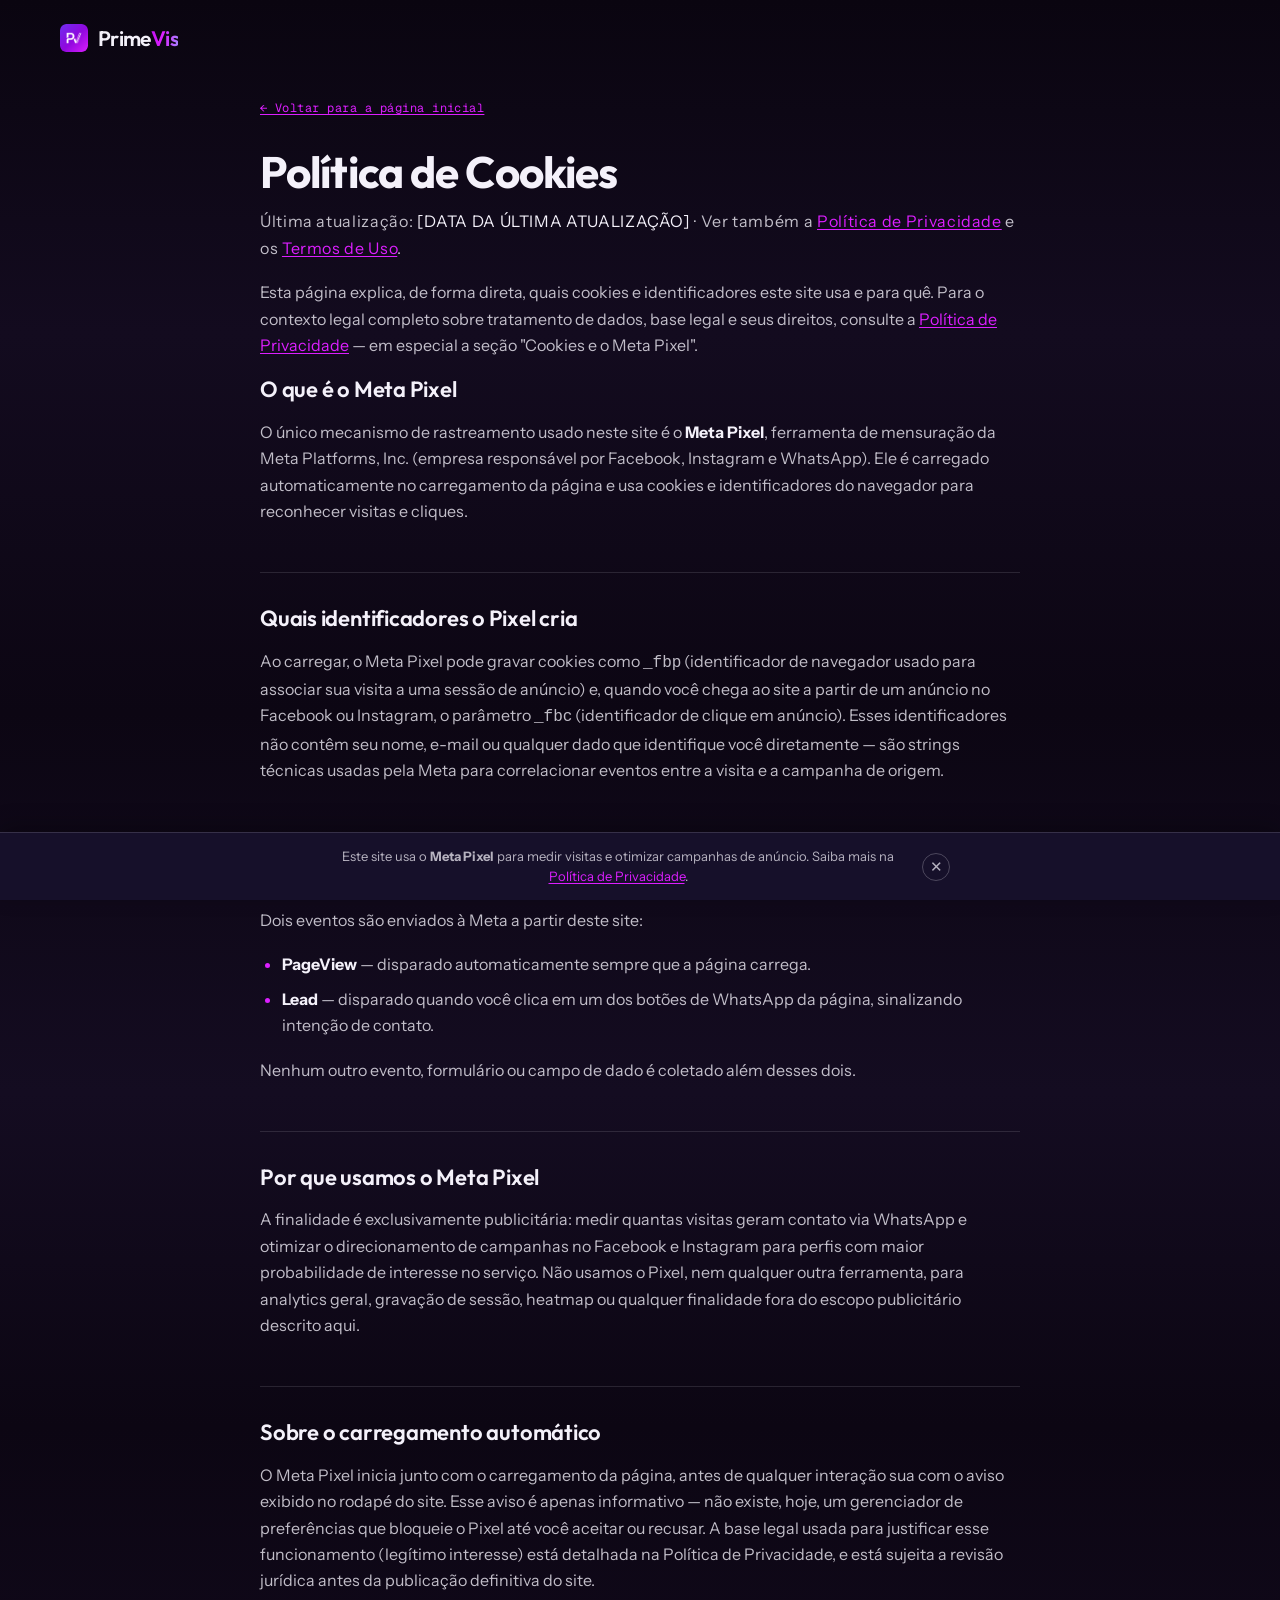
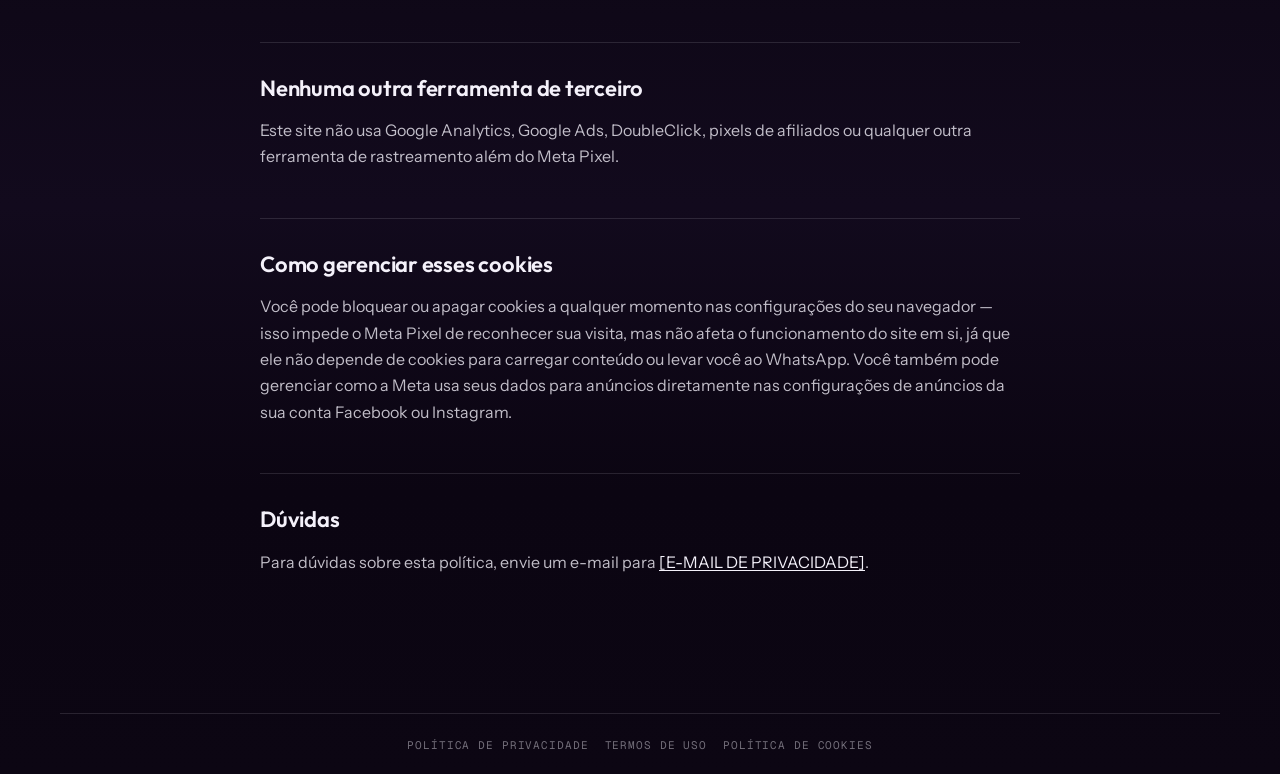
==== politica-de-cookies.html @ c8882f5a "Add privacy notice banner, cookie/privacy/terms pages Adds three static legal pages (Política de Pri" ====
<!DOCTYPE html>
<html lang="pt-BR">
<head>
<meta charset="utf-8">
<meta name="viewport" content="width=device-width, initial-scale=1">
<title>Política de Cookies | PrimeVis</title>
<meta name="description" content="Quais cookies e identificadores o Meta Pixel cria neste site, e para quê.">
<meta name="robots" content="noindex, nofollow">

<link rel="stylesheet" href="assets/css/tokens/fonts.css">
<link rel="stylesheet" href="assets/css/tokens/colors.css">
<link rel="stylesheet" href="assets/css/tokens/typography.css">
<link rel="stylesheet" href="assets/css/tokens/spacing.css">
<link rel="stylesheet" href="assets/css/tokens/shape.css">
<link rel="stylesheet" href="assets/css/tokens/motion.css">
<link rel="stylesheet" href="assets/css/styles.css">
<link rel="stylesheet" href="assets/css/legal.css">

<style>
body{margin:0;background:#0C0613}
a{color:#DC1FFF;text-decoration:none}
a:hover{color:#F4F1FA}
.pv-header-inner{flex-wrap:wrap;row-gap:12px}
</style>

<!-- Meta Pixel Code -->
<script>
!function(f,b,e,v,n,t,s)
{if(f.fbq)return;n=f.fbq=function(){n.callMethod?
n.callMethod.apply(n,arguments):n.queue.push(arguments)};
if(!f._fbq)f._fbq=n;n.push=n;n.loaded=!0;n.version='2.0';
n.queue=[];t=b.createElement(e);t.async=!0;
t.src=v;s=b.getElementsByTagName(e)[0];
s.parentNode.insertBefore(t,s)}(window, document,'script',
'https://connect.facebook.net/en_US/fbevents.js');
fbq('init', '692402367298918');
fbq('track', 'PageView');
</script>
<noscript><img height="1" width="1" style="display:none"
src="https://www.facebook.com/tr?id=692402367298918&ev=PageView&noscript=1"
/></noscript>
<!-- End Meta Pixel Code -->
</head>
<body>
<div style="font-family:'Instrument Sans',system-ui,sans-serif;background:#0C0613;background-image:linear-gradient(180deg,#0A0510 0%,#130B1F 14%,#0C0613 30%,#140C21 46%,#0C0613 60%,#120A1D 76%,#0B0512 88%,#0C0613 100%);color:#F4F1FA;overflow-x:hidden;min-height:100vh;display:flex;flex-direction:column">

<header style="padding:24px">
<div class="pv-header-inner" style="max-width:1160px;margin:0 auto;display:flex;align-items:center;justify-content:space-between;gap:40px">
<a href="index.html" style="display:inline-flex;align-items:center;gap:10px"><img src="assets/img/logo-primevis.png" alt="PrimeVis" width="28" height="28" style="display:block;width:28px;height:28px;border-radius:22%"><span style="font-family:'Outfit',system-ui,sans-serif;font-weight:600;font-size:21px;letter-spacing:-.03em;color:#F4F1FA">Prime<span style="background-image:linear-gradient(96deg,#C112F0 0%,#DC1FFF 44%,#A683FF 100%);-webkit-background-clip:text;background-clip:text;-webkit-text-fill-color:transparent;color:#DC1FFF">Vis</span></span></a>
</div>
</header>

<main style="flex:1 0 auto;padding:24px 24px 96px">
<div class="pv-legal" style="max-width:760px;margin:0 auto">
<nav class="pv-legal-nav"><a href="index.html">← Voltar para a página inicial</a></nav>

<h1>Política de Cookies</h1>
<p class="pv-legal-meta">Última atualização: <span data-legal="ultimaAtualizacao">[DATA DA ÚLTIMA ATUALIZAÇÃO]</span> · Ver também a <a href="politica-de-privacidade.html">Política de Privacidade</a> e os <a href="termos-de-uso.html">Termos de Uso</a>.</p>

<p>Esta página explica, de forma direta, quais cookies e identificadores este site usa e para quê. Para o contexto legal completo sobre tratamento de dados, base legal e seus direitos, consulte a <a href="politica-de-privacidade.html">Política de Privacidade</a> — em especial a seção "Cookies e o Meta Pixel".</p>

<h2>O que é o Meta Pixel</h2>
<p>O único mecanismo de rastreamento usado neste site é o <strong>Meta Pixel</strong>, ferramenta de mensuração da Meta Platforms, Inc. (empresa responsável por Facebook, Instagram e WhatsApp). Ele é carregado automaticamente no carregamento da página e usa cookies e identificadores do navegador para reconhecer visitas e cliques.</p>

<h2>Quais identificadores o Pixel cria</h2>
<p>Ao carregar, o Meta Pixel pode gravar cookies como <code>_fbp</code> (identificador de navegador usado para associar sua visita a uma sessão de anúncio) e, quando você chega ao site a partir de um anúncio no Facebook ou Instagram, o parâmetro <code>_fbc</code> (identificador de clique em anúncio). Esses identificadores não contêm seu nome, e-mail ou qualquer dado que identifique você diretamente — são strings técnicas usadas pela Meta para correlacionar eventos entre a visita e a campanha de origem.</p>

<h2>Quais eventos são registrados</h2>
<p>Dois eventos são enviados à Meta a partir deste site:</p>
<ul>
<li><strong>PageView</strong> — disparado automaticamente sempre que a página carrega.</li>
<li><strong>Lead</strong> — disparado quando você clica em um dos botões de WhatsApp da página, sinalizando intenção de contato.</li>
</ul>
<p>Nenhum outro evento, formulário ou campo de dado é coletado além desses dois.</p>

<h2>Por que usamos o Meta Pixel</h2>
<p>A finalidade é exclusivamente publicitária: medir quantas visitas geram contato via WhatsApp e otimizar o direcionamento de campanhas no Facebook e Instagram para perfis com maior probabilidade de interesse no serviço. Não usamos o Pixel, nem qualquer outra ferramenta, para analytics geral, gravação de sessão, heatmap ou qualquer finalidade fora do escopo publicitário descrito aqui.</p>

<h2>Sobre o carregamento automático</h2>
<p>O Meta Pixel inicia junto com o carregamento da página, antes de qualquer interação sua com o aviso exibido no rodapé do site. Esse aviso é apenas informativo — não existe, hoje, um gerenciador de preferências que bloqueie o Pixel até você aceitar ou recusar. A base legal usada para justificar esse funcionamento (legítimo interesse) está detalhada na Política de Privacidade, e está sujeita a revisão jurídica antes da publicação definitiva do site.</p>

<h2>Nenhuma outra ferramenta de terceiro</h2>
<p>Este site não usa Google Analytics, Google Ads, DoubleClick, pixels de afiliados ou qualquer outra ferramenta de rastreamento além do Meta Pixel.</p>

<h2>Como gerenciar esses cookies</h2>
<p>Você pode bloquear ou apagar cookies a qualquer momento nas configurações do seu navegador — isso impede o Meta Pixel de reconhecer sua visita, mas não afeta o funcionamento do site em si, já que ele não depende de cookies para carregar conteúdo ou levar você ao WhatsApp. Você também pode gerenciar como a Meta usa seus dados para anúncios diretamente nas configurações de anúncios da sua conta Facebook ou Instagram.</p>

<h2>Dúvidas</h2>
<p>Para dúvidas sobre esta política, envie um e-mail para <a href="#" data-legal="emailPrivacidade">[E-MAIL DE PRIVACIDADE]</a>.</p>

</div>
</main>

<footer style="padding:24px">
<div style="max-width:1160px;margin:0 auto;display:flex;flex-wrap:wrap;align-items:center;justify-content:center;gap:16px;border-top:1px solid rgba(244,241,250,.12);padding-top:24px">
<a href="politica-de-privacidade.html" style="font-family:'Geist Mono',ui-monospace,monospace;font-size:11px;letter-spacing:.08em;color:rgba(244,241,250,.44)">POLÍTICA DE PRIVACIDADE</a>
<a href="termos-de-uso.html" style="font-family:'Geist Mono',ui-monospace,monospace;font-size:11px;letter-spacing:.08em;color:rgba(244,241,250,.44)">TERMOS DE USO</a>
<a href="politica-de-cookies.html" style="font-family:'Geist Mono',ui-monospace,monospace;font-size:11px;letter-spacing:.08em;color:rgba(244,241,250,.44)">POLÍTICA DE COOKIES</a>
</div>
</footer>

<div id="pv-banner" class="pv-banner">
<p>Este site usa o <strong>Meta Pixel</strong> para medir visitas e otimizar campanhas de anúncio. Saiba mais na <a href="politica-de-privacidade.html">Política de Privacidade</a>.</p>
<button type="button" class="pv-banner-close" id="pv-banner-close" aria-label="Fechar aviso">✕</button>
</div>

</div>

<script src="assets/js/legal-config.js"></script>
<script src="assets/js/legal-fill.js"></script>
<script>
(function () {
  var KEY = 'pv_privacy_banner_dismissed';
  var banner = document.getElementById('pv-banner');
  var closeBtn = document.getElementById('pv-banner-close');
  try {
    if (localStorage.getItem(KEY) === '1') banner.hidden = true;
  } catch (e) {}
  closeBtn.addEventListener('click', function () {
    banner.hidden = true;
    try { localStorage.setItem(KEY, '1'); } catch (e) {}
  });
})();
</script>
</body>
</html>
---- assets/css/tokens/fonts.css ----
/* PrimeVis — famílias tipográficas.
   Substituição sinalizada: sem arquivos de fonte fornecidos, as três famílias
   são carregadas do Google Fonts (Outfit, Instrument Sans, Geist Mono).
   Se você tiver os binários licenciados, troque estes @import por @font-face locais. */
@import url("https://fonts.googleapis.com/css2?family=Outfit:wght@400;500;600;700&family=Instrument+Sans:wght@400;500;600;700&family=Geist+Mono:wght@400;500&display=swap");
---- assets/css/tokens/colors.css ----
:root{
  /* Paleta fechada — nenhum outro hex é permitido */
  --pv-violeta-prime:#9109DF;
  --pv-magenta-sinal:#DC1FFF;
  --pv-indigo-base:#7130F0;      /* só dentro do gradiente */
  --pv-violeta-abissal:#0C0613;
  --pv-superficie-noturna:#16102A;
  --pv-nevoa:#F4F1FA;
  --pv-grafite-tinta:#140A22;

  /* Gradiente assinatura "Fluxo Prime" */
  --pv-fluxo-prime:linear-gradient(135deg,#7130F0,#9109DF,#DC1FFF); /* @kind other */
  --pv-fluxo-prime-vertical:linear-gradient(180deg,#7130F0,#9109DF,#DC1FFF); /* @kind other */

  /* Derivados por transparência (nunca novos hex) */
  --pv-violeta-12:rgba(145,9,223,.12);
  --pv-violeta-24:rgba(145,9,223,.24);
  --pv-magenta-12:rgba(220,31,255,.12);
  --pv-magenta-24:rgba(220,31,255,.24);
  --pv-tinta-08:rgba(20,10,34,.08);
  --pv-tinta-16:rgba(20,10,34,.16);
  --pv-tinta-64:rgba(20,10,34,.64);
  --pv-nevoa-08:rgba(244,241,250,.08);
  --pv-nevoa-16:rgba(244,241,250,.16);
  --pv-nevoa-64:rgba(244,241,250,.64);

  /* Semânticos — tema claro (padrão) */
  --surface-page:var(--pv-nevoa);
  --surface-card:#FFFFFF;
  --surface-sunken:rgba(20,10,34,.04);
  --surface-inverse:var(--pv-violeta-abissal);
  --border-hairline:var(--pv-tinta-08);
  --border-strong:var(--pv-tinta-16);
  --text-title:var(--pv-grafite-tinta);
  --text-body:var(--pv-tinta-64);
  --text-quiet:rgba(20,10,34,.48);
  --text-on-accent:#FFFFFF;
  --text-on-inverse:var(--pv-nevoa);
  --focus-ring:var(--pv-violeta-prime);

  /* Acento — REGRA: uma peça usa UM acento. Violeta é o default;
     data-accent="magenta" troca a peça inteira para Magenta Sinal. */
  --accent:var(--pv-violeta-prime);
  --accent-hover:#7A07BC;
  --accent-press:#63069A;
  --accent-wash:var(--pv-violeta-12);
  --accent-ring:var(--pv-violeta-24);
}
[data-accent="magenta"]{
  --accent:var(--pv-magenta-sinal);
  --accent-hover:#C41BE3;
  --accent-press:#A716C2;
  --accent-wash:var(--pv-magenta-12);
  --accent-ring:var(--pv-magenta-24);
  --focus-ring:var(--pv-magenta-sinal);
}
[data-theme="dark"]{
  --surface-page:var(--pv-violeta-abissal);
  --surface-card:var(--pv-superficie-noturna);
  --surface-sunken:rgba(244,241,250,.04);
  --surface-inverse:var(--pv-nevoa);
  --border-hairline:var(--pv-nevoa-08);
  --border-strong:var(--pv-nevoa-16);
  --text-title:var(--pv-nevoa);
  --text-body:var(--pv-nevoa-64);
  --text-quiet:rgba(244,241,250,.48);
  --text-on-inverse:var(--pv-grafite-tinta);
}
---- assets/css/tokens/typography.css ----
:root{
  --font-display:"Outfit",system-ui,sans-serif;   /* títulos, logotipo, números grandes */
  --font-body:"Instrument Sans",system-ui,sans-serif; /* corpo, UI, legendas */
  --font-mono:"Geist Mono",ui-monospace,monospace;    /* specs, métricas, nº de seção */

  --w-regular:400; /* @kind font */
  --w-medium:500;  /* @kind font */
  --w-semibold:600;/* @kind font */
  --w-bold:700;    /* @kind font */

  /* Escala display (Outfit 600/700, tracking negativo) */
  --t-display-1:clamp(48px,6.4vw,88px); /* @kind font */
  --t-display-2:clamp(38px,4.6vw,64px); /* @kind font */
  --t-h1:44px; /* @kind font */
  --t-h2:34px; /* @kind font */
  --t-h3:26px; /* @kind font */
  --t-h4:20px; /* @kind font */
  --t-body-lg:19px; /* @kind font */
  --t-body:17px;    /* @kind font */
  --t-body-sm:15px; /* @kind font */
  --t-caption:13px; /* @kind font */
  --t-mono:13px;    /* @kind font */
  --t-mono-sm:11px; /* @kind font */

  --lh-display:1.02; /* @kind font */
  --lh-title:1.12;   /* @kind font */
  --lh-body:1.55;    /* @kind font */
  --lh-tight:1.3;    /* @kind font */
  --ls-display:-.03em; /* @kind font */
  --ls-title:-.02em;   /* @kind font */
  --ls-body:0em;       /* @kind font */
  --ls-mono:.08em;     /* @kind font */
}
---- assets/css/tokens/spacing.css ----
:root{
  /* Passo de 4 com dois saltos editoriais (56, 96) */
  --s-1:4px; --s-2:8px; --s-3:12px; --s-4:16px; --s-5:24px;
  --s-6:32px; --s-7:40px; --s-8:56px; --s-9:72px; --s-10:96px; --s-11:128px;
  --gutter:24px; /* @kind spacing */
  --page-max:1160px; /* @kind spacing */
  --measure:64ch; /* @kind spacing */          /* largura máxima de corpo de texto */
  --section-y:var(--s-10); /* @kind spacing */ /* respiro vertical entre seções de peça */
}
---- assets/css/tokens/shape.css ----
:root{
  --r-xs:6px; --r-sm:10px; --r-md:14px; --r-lg:20px; --r-xl:28px; --r-pill:999px;
  --r-squircle:22%; /* @kind radius */  /* raio do monograma PV — proporção 1:1 */

  /* Elevação discreta: sem sombra pesada, sem 3D, sem chrome */
  --e-0:none; /* @kind shadow */
  --e-1:0 1px 2px rgba(20,10,34,.06);
  --e-2:0 6px 20px rgba(20,10,34,.08);
  --e-accent:0 8px 28px rgba(145,9,223,.18);
  --border-w:1px; /* @kind spacing */
  --hairline:var(--border-w) solid var(--border-hairline); /* @kind other */
}
---- assets/css/tokens/motion.css ----
:root{
  --dur-1:.12s /* @kind other */;
  --dur-2:.2s /* @kind other */;
  --dur-3:.32s /* @kind other */;
  --dur-4:.56s /* @kind other */;
  --dur-slow:1.2s /* @kind other */;
  --ease-out:cubic-bezier(.22,.61,.36,1) /* @kind other */; /* padrão: entradas e hovers */
  --ease-inout:cubic-bezier(.4,0,.2,1) /* @kind other */; /* movimento contínuo */
  --ease-decide:cubic-bezier(.16,.84,.24,1) /* @kind other */; /* ponto de decisão */
  --lift:translateY(-2px); /* @kind other */
  --press:scale(.98);      /* @kind other */
}
@keyframes pv-rise{from{opacity:0;transform:translateY(12px)}to{opacity:1;transform:none}}
@keyframes pv-sweep{from{background-position:0% 50%}to{background-position:100% 50%}}
@keyframes pv-pulse-ring{0%{box-shadow:0 0 0 0 var(--accent-ring)}70%{box-shadow:0 0 0 14px rgba(0,0,0,0)}100%{box-shadow:0 0 0 0 rgba(0,0,0,0)}}
@keyframes pv-trace{from{stroke-dashoffset:1}to{stroke-dashoffset:0}}
@media (prefers-reduced-motion:reduce){:root{
  --dur-1:0s /* @kind other */;
  --dur-2:0s /* @kind other */;
  --dur-3:0s /* @kind other */;
  --dur-4:0s /* @kind other */;
  --dur-slow:0s /* @kind other */;
}}
---- assets/css/styles.css ----
@import url("tokens/fonts.css");
@import url("tokens/colors.css");
@import url("tokens/typography.css");
@import url("tokens/spacing.css");
@import url("tokens/shape.css");
@import url("tokens/motion.css");
---- assets/css/legal.css ----
/* Banner informativo de privacidade — fixo na base da tela, só aviso,
   não controla nenhum script. O Meta Pixel já roda independente disso. */
.pv-banner{
  position:fixed;left:0;right:0;bottom:0;z-index:60;
  display:flex;align-items:center;justify-content:center;gap:16px;flex-wrap:wrap;
  padding:14px 20px;
  background:#16102A;border-top:1px solid rgba(244,241,250,.14);
  box-shadow:0 -6px 20px rgba(0,0,0,.28);
}
.pv-banner p{
  margin:0;font-family:'Instrument Sans',system-ui,sans-serif;
  font-size:13px;line-height:1.5;color:rgba(244,241,250,.72);
  max-width:64ch;text-align:center;
}
.pv-banner a{color:#DC1FFF;text-decoration:underline;text-underline-offset:2px}
.pv-banner a:hover{color:#F4F1FA}
.pv-banner-close{
  flex:0 0 auto;width:28px;height:28px;display:inline-flex;align-items:center;justify-content:center;
  background:transparent;border:1px solid rgba(244,241,250,.24);border-radius:999px;
  color:rgba(244,241,250,.72);font-size:15px;line-height:1;cursor:pointer;
}
.pv-banner-close:hover{color:#F4F1FA;border-color:rgba(244,241,250,.44)}
.pv-banner[hidden]{display:none}
@media (max-width:600px){
  .pv-banner{padding:12px 16px}
  .pv-banner p{font-size:12px;text-align:left}
}

/* Tipografia das páginas legais (Privacidade, Cookies, Termos). */
.pv-legal-nav{
  display:block;margin:0 0 32px;
  font-family:'Geist Mono',ui-monospace,monospace;font-size:12px;letter-spacing:.04em;
  color:rgba(244,241,250,.64);
}
.pv-legal-nav a{color:rgba(244,241,250,.64)}
.pv-legal-nav a:hover{color:#DC1FFF}

.pv-legal h1{
  font-family:'Outfit',system-ui,sans-serif;font-weight:700;
  font-size:clamp(30px,4vw,44px);line-height:1.1;letter-spacing:-.02em;
  color:#F4F1FA;margin:0 0 12px;text-wrap:balance;
}
.pv-legal-meta{
  font-family:'Geist Mono',ui-monospace,monospace;font-size:12px;letter-spacing:.04em;
  color:rgba(244,241,250,.44);margin:0 0 48px;
}
.pv-legal-meta a{color:rgba(244,241,250,.44);text-decoration:underline}

.pv-legal p{
  font-family:'Instrument Sans',system-ui,sans-serif;font-size:16px;line-height:1.65;
  color:rgba(244,241,250,.78);margin:0 0 18px;max-width:72ch;
}
.pv-legal h2{
  font-family:'Outfit',system-ui,sans-serif;font-weight:600;font-size:22px;line-height:1.2;
  letter-spacing:-.01em;color:#F4F1FA;
  margin:48px 0 16px;padding-top:32px;border-top:1px solid rgba(244,241,250,.12);
}
.pv-legal h2:first-of-type{margin-top:0;padding-top:0;border-top:0}
.pv-legal h3{
  font-family:'Outfit',system-ui,sans-serif;font-weight:600;font-size:17px;
  color:#F4F1FA;margin:24px 0 10px;
}
.pv-legal ul,.pv-legal ol{
  margin:0 0 18px;padding-left:22px;max-width:72ch;
  font-family:'Instrument Sans',system-ui,sans-serif;font-size:16px;line-height:1.65;
  color:rgba(244,241,250,.78);
}
.pv-legal li{margin:0 0 8px}
.pv-legal li::marker{color:#DC1FFF}
.pv-legal strong{color:#F4F1FA;font-weight:700}
.pv-legal a{color:#DC1FFF;text-decoration:underline;text-underline-offset:2px}
.pv-legal a:hover{color:#F4F1FA}
.pv-legal [data-legal]{color:#F4F1FA}
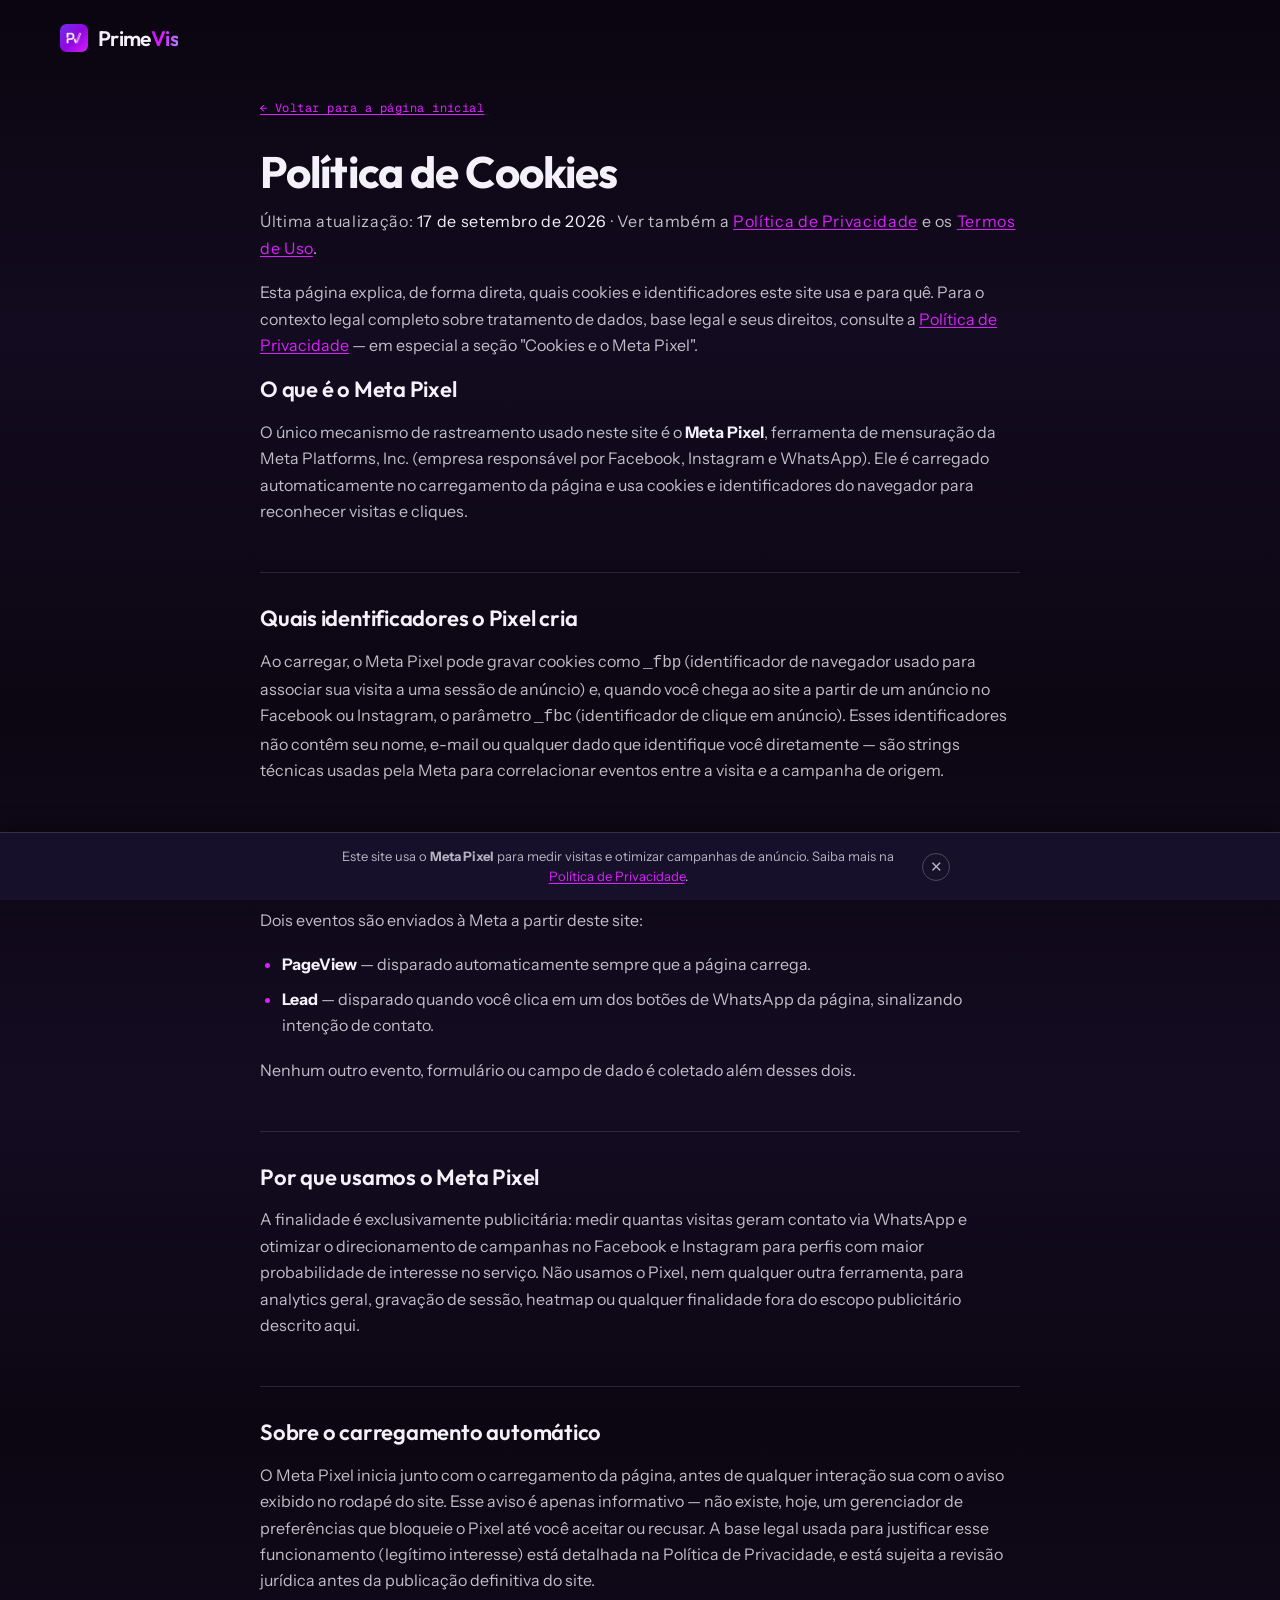
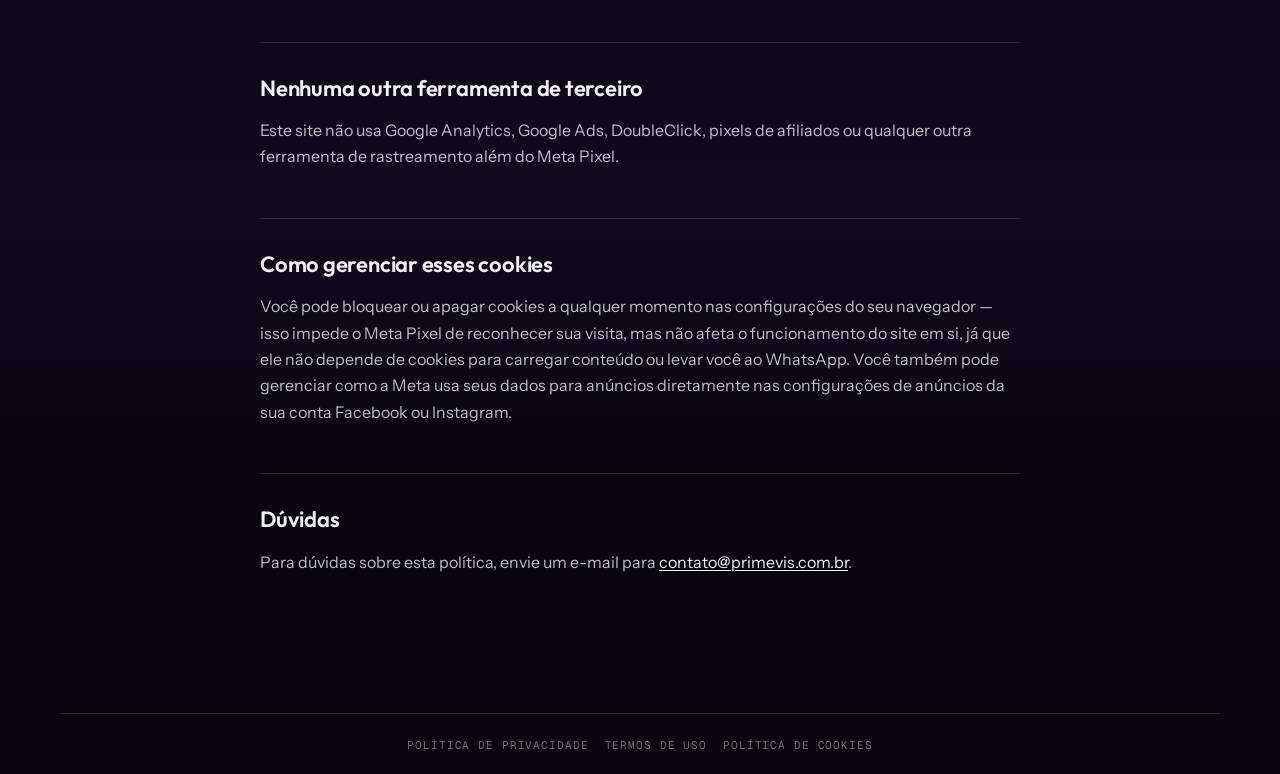
==== commit adfac84d: "Fill in real legal placeholders (RMN Digital Business Ltda) Replaces every bracketed placeholder in " ====
--- a/politica-de-cookies.html
+++ b/politica-de-cookies.html
@@ -55,7 +55,7 @@
 <nav class="pv-legal-nav"><a href="index.html">← Voltar para a página inicial</a></nav>
 
 <h1>Política de Cookies</h1>
-<p class="pv-legal-meta">Última atualização: <span data-legal="ultimaAtualizacao">[DATA DA ÚLTIMA ATUALIZAÇÃO]</span> · Ver também a <a href="politica-de-privacidade.html">Política de Privacidade</a> e os <a href="termos-de-uso.html">Termos de Uso</a>.</p>
+<p class="pv-legal-meta">Última atualização: <span data-legal="ultimaAtualizacao">17 de setembro de 2026</span> · Ver também a <a href="politica-de-privacidade.html">Política de Privacidade</a> e os <a href="termos-de-uso.html">Termos de Uso</a>.</p>
 
 <p>Esta página explica, de forma direta, quais cookies e identificadores este site usa e para quê. Para o contexto legal completo sobre tratamento de dados, base legal e seus direitos, consulte a <a href="politica-de-privacidade.html">Política de Privacidade</a> — em especial a seção "Cookies e o Meta Pixel".</p>
 
@@ -86,7 +86,7 @@
 <p>Você pode bloquear ou apagar cookies a qualquer momento nas configurações do seu navegador — isso impede o Meta Pixel de reconhecer sua visita, mas não afeta o funcionamento do site em si, já que ele não depende de cookies para carregar conteúdo ou levar você ao WhatsApp. Você também pode gerenciar como a Meta usa seus dados para anúncios diretamente nas configurações de anúncios da sua conta Facebook ou Instagram.</p>
 
 <h2>Dúvidas</h2>
-<p>Para dúvidas sobre esta política, envie um e-mail para <a href="#" data-legal="emailPrivacidade">[E-MAIL DE PRIVACIDADE]</a>.</p>
+<p>Para dúvidas sobre esta política, envie um e-mail para <a href="mailto:contato@primevis.com.br" data-legal="emailPrivacidade">contato@primevis.com.br</a>.</p>
 
 </div>
 </main>
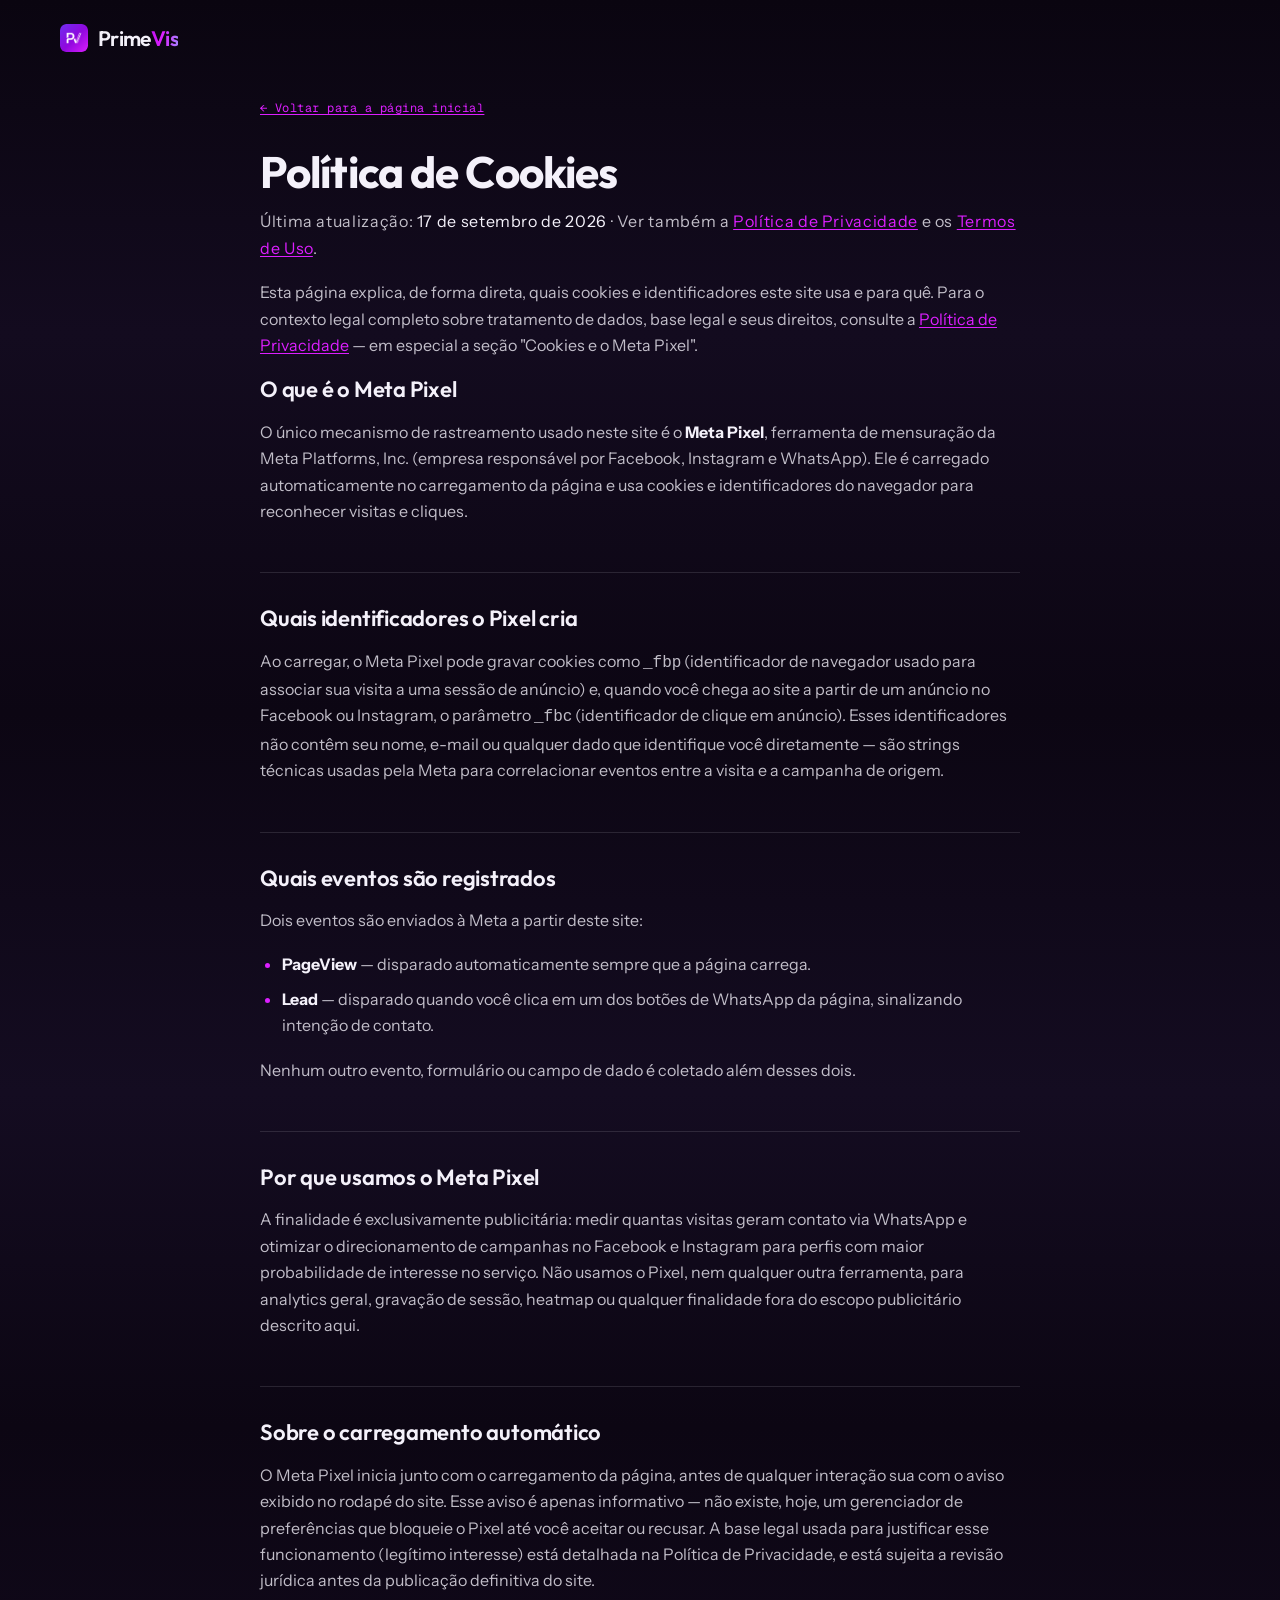
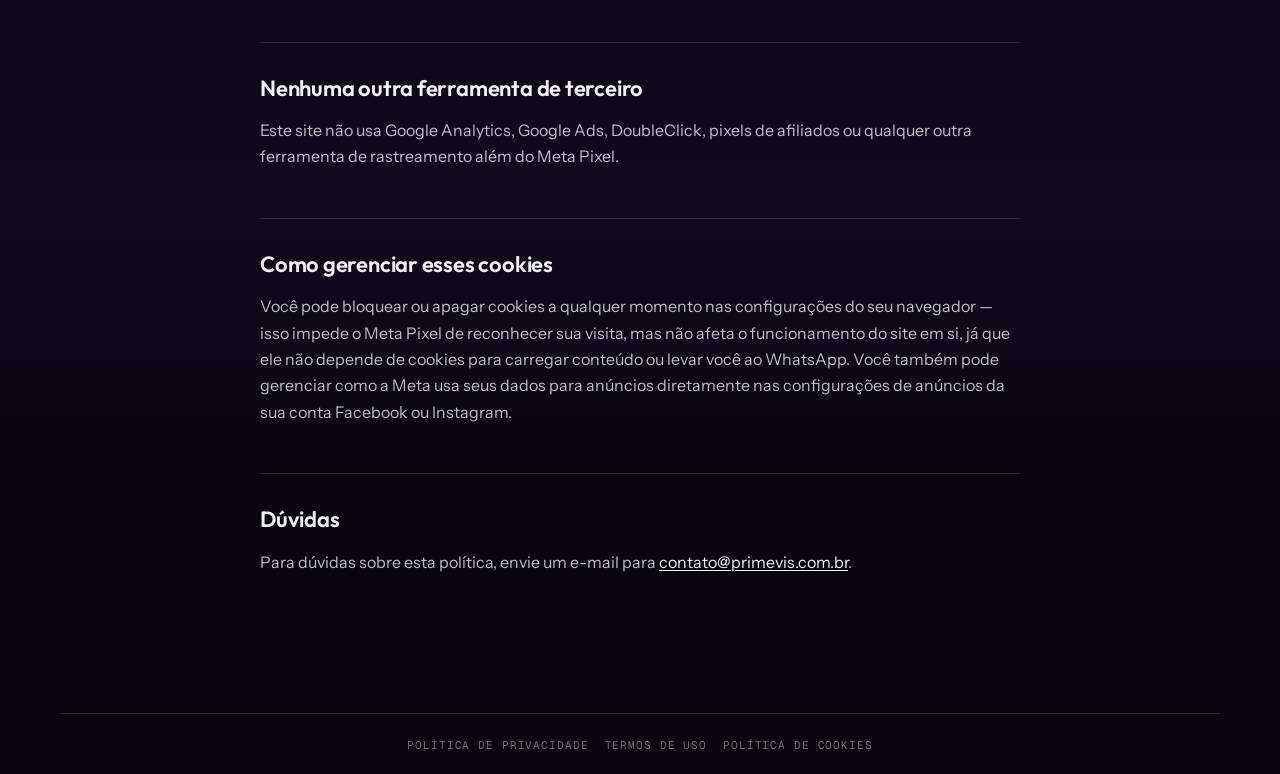
==== commit f0c9365d: "Remove fixed Meta Pixel disclosure banner from all pages Pixel behavior (PageView + Lead) and the 3 " ====
--- a/politica-de-cookies.html
+++ b/politica-de-cookies.html
@@ -99,28 +99,9 @@
 </div>
 </footer>
 
-<div id="pv-banner" class="pv-banner">
-<p>Este site usa o <strong>Meta Pixel</strong> para medir visitas e otimizar campanhas de anúncio. Saiba mais na <a href="politica-de-privacidade.html">Política de Privacidade</a>.</p>
-<button type="button" class="pv-banner-close" id="pv-banner-close" aria-label="Fechar aviso">✕</button>
-</div>
-
 </div>
 
 <script src="assets/js/legal-config.js"></script>
 <script src="assets/js/legal-fill.js"></script>
-<script>
-(function () {
-  var KEY = 'pv_privacy_banner_dismissed';
-  var banner = document.getElementById('pv-banner');
-  var closeBtn = document.getElementById('pv-banner-close');
-  try {
-    if (localStorage.getItem(KEY) === '1') banner.hidden = true;
-  } catch (e) {}
-  closeBtn.addEventListener('click', function () {
-    banner.hidden = true;
-    try { localStorage.setItem(KEY, '1'); } catch (e) {}
-  });
-})();
-</script>
 </body>
 </html>
--- a/assets/css/legal.css
+++ b/assets/css/legal.css
@@ -1,31 +1,3 @@
-/* Banner informativo de privacidade — fixo na base da tela, só aviso,
-   não controla nenhum script. O Meta Pixel já roda independente disso. */
-.pv-banner{
-  position:fixed;left:0;right:0;bottom:0;z-index:60;
-  display:flex;align-items:center;justify-content:center;gap:16px;flex-wrap:wrap;
-  padding:14px 20px;
-  background:#16102A;border-top:1px solid rgba(244,241,250,.14);
-  box-shadow:0 -6px 20px rgba(0,0,0,.28);
-}
-.pv-banner p{
-  margin:0;font-family:'Instrument Sans',system-ui,sans-serif;
-  font-size:13px;line-height:1.5;color:rgba(244,241,250,.72);
-  max-width:64ch;text-align:center;
-}
-.pv-banner a{color:#DC1FFF;text-decoration:underline;text-underline-offset:2px}
-.pv-banner a:hover{color:#F4F1FA}
-.pv-banner-close{
-  flex:0 0 auto;width:28px;height:28px;display:inline-flex;align-items:center;justify-content:center;
-  background:transparent;border:1px solid rgba(244,241,250,.24);border-radius:999px;
-  color:rgba(244,241,250,.72);font-size:15px;line-height:1;cursor:pointer;
-}
-.pv-banner-close:hover{color:#F4F1FA;border-color:rgba(244,241,250,.44)}
-.pv-banner[hidden]{display:none}
-@media (max-width:600px){
-  .pv-banner{padding:12px 16px}
-  .pv-banner p{font-size:12px;text-align:left}
-}
-
 /* Tipografia das páginas legais (Privacidade, Cookies, Termos). */
 .pv-legal-nav{
   display:block;margin:0 0 32px;
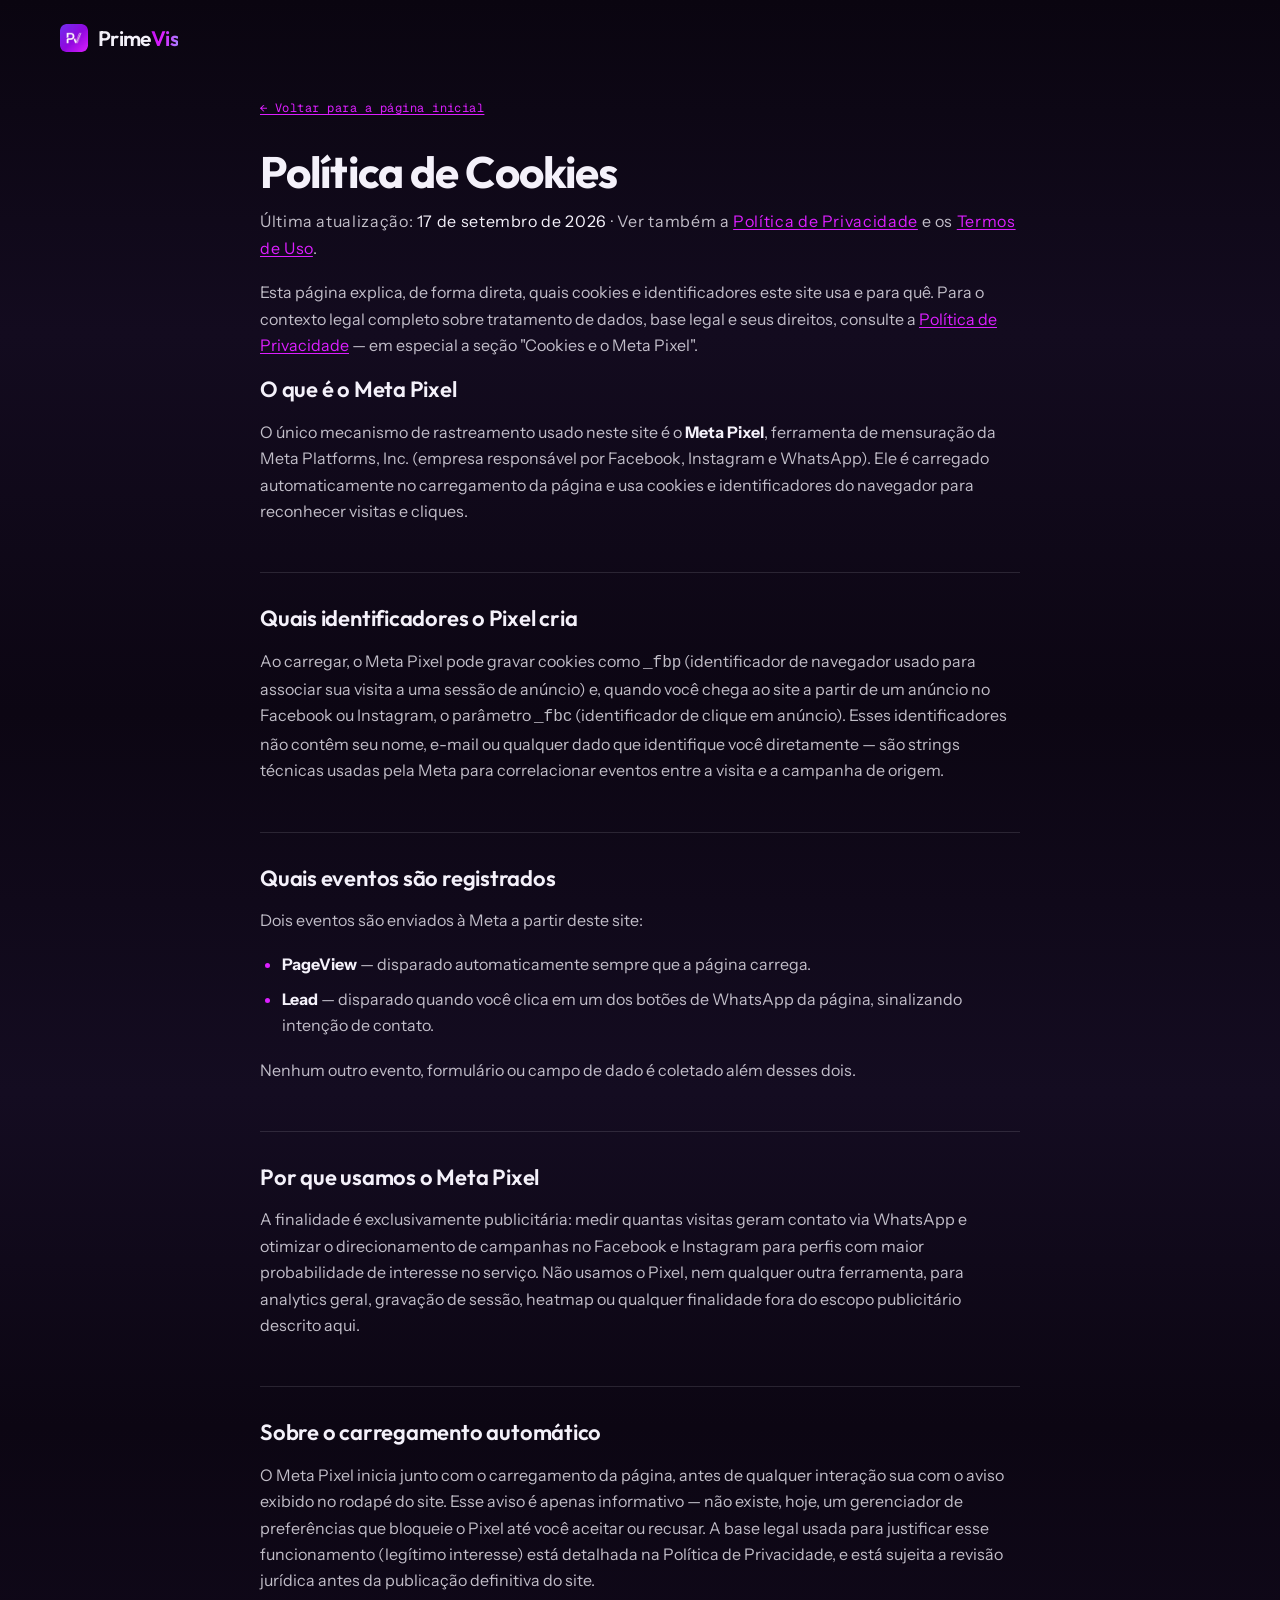
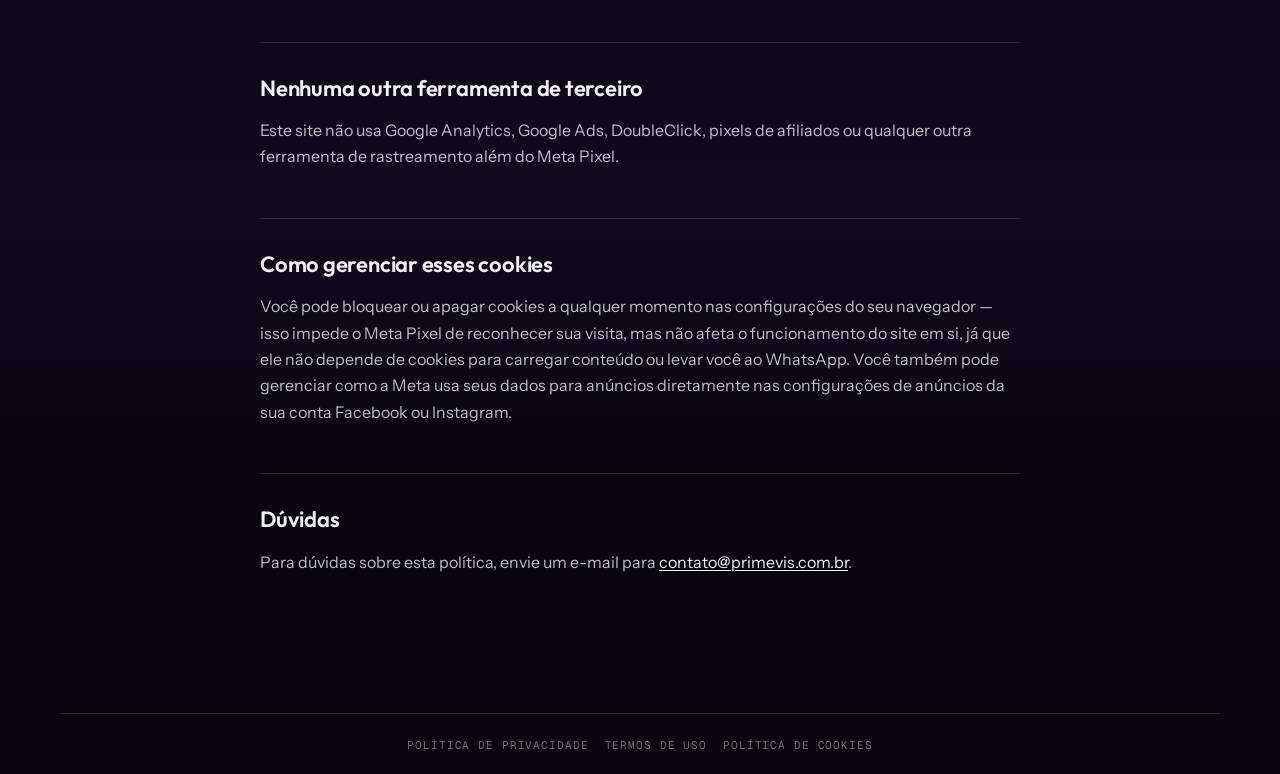
==== commit 61cd0338: "Optimize mobile performance: eliminate render-blocking CSS/fonts, resize images - Remove assets/css/" ====
--- a/politica-de-cookies.html
+++ b/politica-de-cookies.html
@@ -7,13 +7,21 @@
 <meta name="description" content="Quais cookies e identificadores o Meta Pixel cria neste site, e para quê.">
 <meta name="robots" content="noindex, nofollow">
 
-<link rel="stylesheet" href="assets/css/tokens/fonts.css">
+<link rel="preconnect" href="https://fonts.googleapis.com">
+<link rel="preconnect" href="https://fonts.gstatic.com" crossorigin>
+<link rel="stylesheet" media="print" onload="this.media='all'"
+      href="https://fonts.googleapis.com/css2?family=Outfit:wght@400;500;600;700&family=Instrument+Sans:wght@400;500;600;700&family=Geist+Mono:wght@400;500&display=swap">
+<noscript><link rel="stylesheet" href="https://fonts.googleapis.com/css2?family=Outfit:wght@400;500;600;700&family=Instrument+Sans:wght@400;500;600;700&family=Geist+Mono:wght@400;500&display=swap"></noscript>
+
+<link rel="icon" type="image/png" sizes="32x32" href="assets/img/favicon-32.png">
+<link rel="icon" type="image/png" sizes="512x512" href="assets/img/favicon-source-512.png">
+<link rel="apple-touch-icon" href="assets/img/apple-touch-icon.png">
+
 <link rel="stylesheet" href="assets/css/tokens/colors.css">
 <link rel="stylesheet" href="assets/css/tokens/typography.css">
 <link rel="stylesheet" href="assets/css/tokens/spacing.css">
 <link rel="stylesheet" href="assets/css/tokens/shape.css">
 <link rel="stylesheet" href="assets/css/tokens/motion.css">
-<link rel="stylesheet" href="assets/css/styles.css">
 <link rel="stylesheet" href="assets/css/legal.css">
 
 <style>
@@ -24,6 +32,7 @@
 </style>
 
 <!-- Meta Pixel Code -->
+<script src="assets/js/capi-relay.js"></script>
 <script>
 !function(f,b,e,v,n,t,s)
 {if(f.fbq)return;n=f.fbq=function(){n.callMethod?
@@ -34,7 +43,9 @@
 s.parentNode.insertBefore(t,s)}(window, document,'script',
 'https://connect.facebook.net/en_US/fbevents.js');
 fbq('init', '692402367298918');
-fbq('track', 'PageView');
+var pvPageViewId = window.PV_CAPI.genId('pv');
+fbq('track', 'PageView', {}, {eventID: pvPageViewId});
+window.PV_CAPI.send('PageView', pvPageViewId);
 </script>
 <noscript><img height="1" width="1" style="display:none"
 src="https://www.facebook.com/tr?id=692402367298918&ev=PageView&noscript=1"
@@ -46,7 +57,7 @@
 
 <header style="padding:24px">
 <div class="pv-header-inner" style="max-width:1160px;margin:0 auto;display:flex;align-items:center;justify-content:space-between;gap:40px">
-<a href="index.html" style="display:inline-flex;align-items:center;gap:10px"><img src="assets/img/logo-primevis.png" alt="PrimeVis" width="28" height="28" style="display:block;width:28px;height:28px;border-radius:22%"><span style="font-family:'Outfit',system-ui,sans-serif;font-weight:600;font-size:21px;letter-spacing:-.03em;color:#F4F1FA">Prime<span style="background-image:linear-gradient(96deg,#C112F0 0%,#DC1FFF 44%,#A683FF 100%);-webkit-background-clip:text;background-clip:text;-webkit-text-fill-color:transparent;color:#DC1FFF">Vis</span></span></a>
+<a href="index.html" style="display:inline-flex;align-items:center;gap:10px"><img src="assets/img/logo-primevis-128.webp" alt="PrimeVis" width="28" height="28" style="display:block;width:28px;height:28px;border-radius:22%"><span style="font-family:'Outfit',system-ui,sans-serif;font-weight:600;font-size:21px;letter-spacing:-.03em;color:#F4F1FA">Prime<span style="background-image:linear-gradient(96deg,#C112F0 0%,#DC1FFF 44%,#A683FF 100%);-webkit-background-clip:text;background-clip:text;-webkit-text-fill-color:transparent;color:#DC1FFF">Vis</span></span></a>
 </div>
 </header>
 
